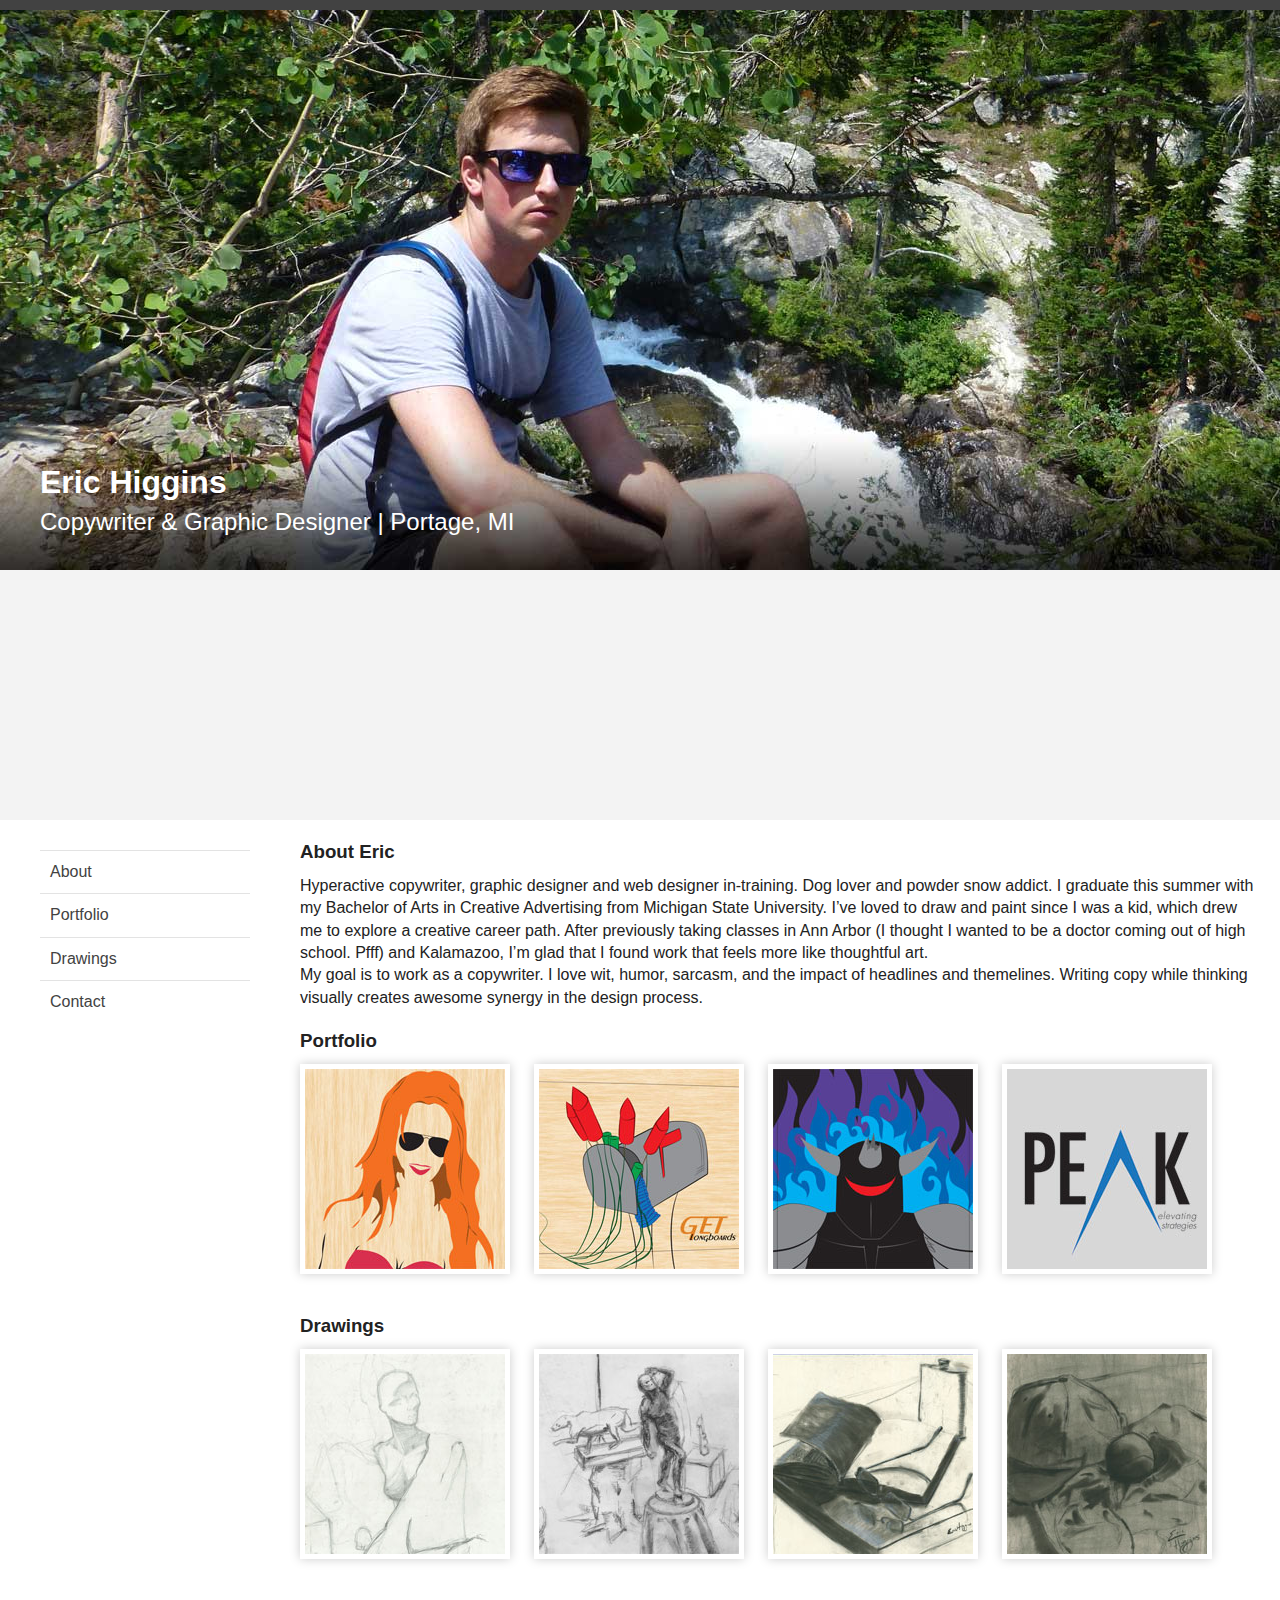
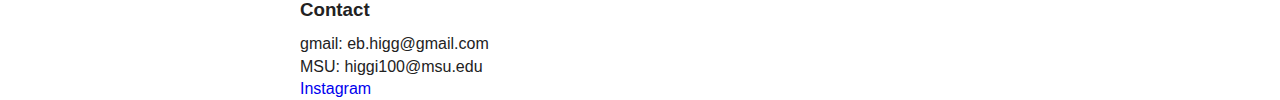
==== tc349_Week5/html5-boilerplate-4.3.0/index.html @ 4e4d1e7f "week5 with  javascript and responsive image issues" ====
<!DOCTYPE html>
<!--[if lt IE 7]>      <html class="no-js lt-ie9 lt-ie8 lt-ie7"> <![endif]-->
<!--[if IE 7]>         <html class="no-js lt-ie9 lt-ie8"> <![endif]-->
<!--[if IE 8]>         <html class="no-js lt-ie9"> <![endif]-->
<!--[if gt IE 8]><!--> <html class="no-js"> <!--<![endif]-->
    <head>
        <meta charset="utf-8">
        <meta http-equiv="X-UA-Compatible" content="IE=edge">
        <title>Eric Higgins Portfolio</title>
        <meta name="description" content="The homepage of Eric Higgins">
        <meta name="viewport" content="width=device-width, initial-scale=1">

        <!-- Place favicon.ico and apple-touch-icon.png in the root directory -->

        <link rel="stylesheet" href="css/normalize.css">
        <link rel="stylesheet" href="css/main.css">
        <script src="js/vendor/modernizr-2.6.2.min.js"></script>
    </head>
    <body>
        <!--[if lt IE 7]>
            <p class="browsehappy">You are using an <strong>outdated</strong> browser. Please <a href="http://browsehappy.com/">upgrade your browser</a> to improve your experience.</p>
        <![endif]-->

        <!-- Add your site or application content here -->
		<header>
			<h1>Eric Higgins</h1>
			<h2>Copywriter & Graphic Designer | Portage, MI</h2>
		</header>
		<div id="map-location" data-0="background-image:url(img/map-bw.jpg);opacity:.5;" data-500="background-image:url(img/map-color.jpg);opacity:1;" data-800="opacity:.5;">
		</div>
		<nav data-0="position:absolute;top:800px;" data-800="position:absolute;top:800px;" data-1500="position:absolute;top:1550px;">
			<ul>
				<li><a href="#about">About</a></li>
				<li><a href="#portfolio">Portfolio</a></li>
				<li><a href="#drawings">Drawings</a></li>
				<li><a href="#contact">Contact</a></li>
			</ul>
		</nav>
		<article>
			<section id="about">
				<h3>About Eric</h3>
					<p>Hyperactive copywriter, graphic designer and web designer in-training. Dog lover and powder snow addict. I graduate this summer with my Bachelor of Arts in Creative Advertising from Michigan State University. I’ve loved to draw and paint since I was a kid, which drew me to explore a creative career path. After previously taking classes in Ann Arbor (I thought I wanted to be a doctor coming out of high school. Pfff) and Kalamazoo, I’m glad that I found work that feels more like thoughtful art.</p>
					<p> My goal is to work as a copywriter. I love wit, humor, sarcasm, and the impact of headlines and themelines. Writing copy while thinking visually creates awesome synergy in the design process.</p>
			</section>
			<section id="portfolio">
				<h3>Portfolio</h3>
				<ul class="gallery">
					<li><img src="img/Cali_Cruiser.jpg" width="200" height="200" alt="Cali Cruiser"></li>
					<li><img src="img/Anticz_mailbox.jpg" width="200" height="200" alt="Anticz Mailbox"></li>
					<li><img src="img/Black_Knight.jpg" width="200" height="200" alt="Black Knight"></li>
					<li><img src="img/Peak-logo.jpg" width="200" height="200" alt="Peak Logo"></li>
				</ul>
			</section>
			<section id="drawings">
				<h3>Drawings</h3>
				<ul class="gallery">
					<li><img src="img/woman_dummy.jpg" width="200" height="200" alt="Woman Dummy"></li>
					<li><img src="img/Pedestal.jpg" width="200" height="200" alt="Figure on pedestal"></li>
					<li><img src="img/book.jpg" width="200" height="200" alt="Book, glasses and flask"></li>
					<li><img src="img/ball.jpg" width="200" height="200" alt="Ball and hat"></li>
				</ul>
			</section>
			<section id="contact">
				<h3>Contact</h3>
				<ul><li>gmail: eb.higg@gmail.com</li>
					<li>MSU: higgi100@msu.edu</li>
					<li><a href="http://instagram.com/erichiggins4#">Instagram</a></li>
				</ul>
			</section>
		</article>


        <script src="http://ajax.googleapis.com/ajax/libs/jquery/1.10.2/jquery.min.js"></script>
        <script>window.jQuery || document.write('<script src="js/vendor/jquery-1.10.2.min.js"><\/script>')</script>
		<script src="js/vendor/skrollr.min.js"></script>
		<script src="js/vendor/skrollr.menu.min.js"></script>
		<script src="js/plugins.js"></script>
        <script src="js/main.js"></script>
		
	    <script type="text/javascript">
		if ($(window).width() > 600) { 
		var s = skrollr.init();
		
		skrollr.menu.init(s, {
		    //skrollr will smoothly animate to the new position using `animateTo`.
		    animate: true,

		    //The easing function to use.
		    easing: 'sqrt',

		    //Multiply your data-[offset] values so they match those set in skrollr.init
		    scale: 2,

		    //How long the animation should take in ms.
		    duration: function(currentTop, targetTop) {
		        //By default, the duration is hardcoded at 500ms.
		        return 500;

		        //But you could calculate a value based on the current scroll position (`currentTop`) and the target scroll position (`targetTop`).
		        //return Math.abs(currentTop - targetTop) * 10;
		    },

		    //If you pass a handleLink function you'll disable `data-menu-top` and `data-menu-offset`.
		    //You are in control where skrollr will scroll to. You get the clicked link as a parameter and are expected to return a number.
		    //handleLink: function(link) {
		    //    return 400;//Hardcoding 400 doesn't make much sense.
			//}
		});
	    </script>
    </body>
    
</html>
---- tc349_Week5/html5-boilerplate-4.3.0/css/main.css ----
/*! HTML5 Boilerplate v4.3.0 | MIT License | http://h5bp.com/ */

/*
 * What follows is the result of much research on cross-browser styling.
 * Credit left inline and big thanks to Nicolas Gallagher, Jonathan Neal,
 * Kroc Camen, and the H5BP dev community and team.
 */

/* ==========================================================================
   Base styles: opinionated defaults
   ========================================================================== */

html,
button,
input,
select,
textarea {
    color: #222;
}

html {
    font-size: 1em;
    line-height: 1.4;
}

/*
 * Remove text-shadow in selection highlight: h5bp.com/i
 * These selection rule sets have to be separate.
 * Customize the background color to match your design.
 */

::-moz-selection {
    background: #b3d4fc;
    text-shadow: none;
}

::selection {
    background: #b3d4fc;
    text-shadow: none;
}

/*
 * A better looking default horizontal rule
 */

hr {
    display: block;
    height: 1px;
    border: 0;
    border-top: 1px solid #ccc;
    margin: 1em 0;
    padding: 0;
}

/*
 * Remove the gap between images, videos, audio and canvas and the bottom of
 * their containers: h5bp.com/i/440
 */

audio,
canvas,
img,
video {
    vertical-align: middle;
}

/*
 * Remove default fieldset styles.
 */

fieldset {
    border: 0;
    margin: 0;
    padding: 0;
}

/*
 * Allow only vertical resizing of textareas.
 */

textarea {
    resize: vertical;
}

/* ==========================================================================
   Browse Happy prompt
   ========================================================================== */

.browsehappy {
    margin: 0.2em 0;
    background: #ccc;
    color: #000;
    padding: 0.2em 0;
}

/* ==========================================================================
   Author's custom styles
   ========================================================================== */

body {
	border-top: 10px solid #424242;
	font-family: Arial, sans-serif;
}

header {
	background-image: url('../img/Eric_header.jpg');
	height: 480px;
	padding: 40px;
}

h1,h2, p, ul {
	margin: 0;
}

ul {
	list-style-type: none;
	padding: 0;
}

h1 {
	padding-top: 410px;
	color: #fff;
}

h2{
	font-weight: normal;
	color: #fff;
}

h3 {
	margin-bottom: 10px;
	
}


p {
	padding-right: 20px;
}

#map-location {
	background-color: #f3f3f3;
	background-position: center;
	height: 250px;
	transition: background-image 1s;
}

nav {
	float: left;
	width: 250px;
}

a {
	text-decoration: none;
}


a:visited {
	color: blue;
}

article {
	margin-left: 300px;
}


.gallery li {
	display: inline-block;
	margin: 0 2% 2% 0;
	border: 5px solid #fff;
	box-shadow: 0 0 10px #ccc;
	transition: border-color .3s;
}

.gallery li:hover {
	border-color: #aeccf9;
}

nav ul {
	margin: 30px 0 0 40px;
}

nav a {
	color: #424242;
	text-decoration: none;
	display: block;
	padding: 10px;
	border-top: 1px solid #e3e3e3;
}

nav a:visited {
	color: #424242;
}

nav a:hover {
	background: #f3f3f3;
}

#contact a:hover {
	text-decoration: underline;
}

img {
	max-width: 100%;
}




/* ==========================================================================
   Helper classes
   ========================================================================== */

/*
 * Image replacement
 */

.ir {
    background-color: transparent;
    border: 0;
    overflow: hidden;
    /* IE 6/7 fallback */
    *text-indent: -9999px;
}

.ir:before {
    content: "";
    display: block;
    width: 0;
    height: 150%;
}

/*
 * Hide from both screenreaders and browsers: h5bp.com/u
 */

.hidden {
    display: none !important;
    visibility: hidden;
}

/*
 * Hide only visually, but have it available for screenreaders: h5bp.com/v
 */

.visuallyhidden {
    border: 0;
    clip: rect(0 0 0 0);
    height: 1px;
    margin: -1px;
    overflow: hidden;
    padding: 0;
    position: absolute;
    width: 1px;
}

/*
 * Extends the .visuallyhidden class to allow the element to be focusable
 * when navigated to via the keyboard: h5bp.com/p
 */

.visuallyhidden.focusable:active,
.visuallyhidden.focusable:focus {
    clip: auto;
    height: auto;
    margin: 0;
    overflow: visible;
    position: static;
    width: auto;
}

/*
 * Hide visually and from screenreaders, but maintain layout
 */

.invisible {
    visibility: hidden;
}

/*
 * Clearfix: contain floats
 *
 * For modern browsers
 * 1. The space content is one way to avoid an Opera bug when the
 *    `contenteditable` attribute is included anywhere else in the document.
 *    Otherwise it causes space to appear at the top and bottom of elements
 *    that receive the `clearfix` class.
 * 2. The use of `table` rather than `block` is only necessary if using
 *    `:before` to contain the top-margins of child elements.
 */

.clearfix:before,
.clearfix:after {
    content: " "; /* 1 */
    display: table; /* 2 */
}

.clearfix:after {
    clear: both;
}

/*
 * For IE 6/7 only
 * Include this rule to trigger hasLayout and contain floats.
 */

.clearfix {
    *zoom: 1;
}

/* ==========================================================================
   EXAMPLE Media Queries for Responsive Design.
   These examples override the primary ('mobile first') styles.
   Modify as content requires.
   ========================================================================== */

@media (max-width: 600px) {	
	nav {
		float: none;
		width: auto;
	}
	article {
		margin: 20px;
	}
}

@media (max-width: 480px) {
	
}



@media print,
       (-o-min-device-pixel-ratio: 5/4),
       (-webkit-min-device-pixel-ratio: 1.25),
       (min-resolution: 120dpi) {
    /* Style adjustments for high resolution devices */
}

/* ==========================================================================
   Print styles.
   Inlined to avoid required HTTP connection: h5bp.com/r
   ========================================================================== */

@media print {
    * {
        background: transparent !important;
        color: #000 !important; /* Black prints faster: h5bp.com/s */
        box-shadow: none !important;
        text-shadow: none !important;
    }

    a,
    a:visited {
        text-decoration: underline;
    }

    a[href]:after {
        content: " (" attr(href) ")";
    }

    abbr[title]:after {
        content: " (" attr(title) ")";
    }

    /*
     * Don't show links for images, or javascript/internal links
     */

    .ir a:after,
    a[href^="javascript:"]:after,
    a[href^="#"]:after {
        content: "";
    }

    pre,
    blockquote {
        border: 1px solid #999;
        page-break-inside: avoid;
    }

    thead {
        display: table-header-group; /* h5bp.com/t */
    }

    tr,
    img {
        page-break-inside: avoid;
    }

    img {
        max-width: 100% !important;
    }

    @page {
        margin: 0.5cm;
    }

    p,
    h2,
    h3 {
        orphans: 3;
        widows: 3;
    }

    h2,
    h3 {
        page-break-after: avoid;
    }
}
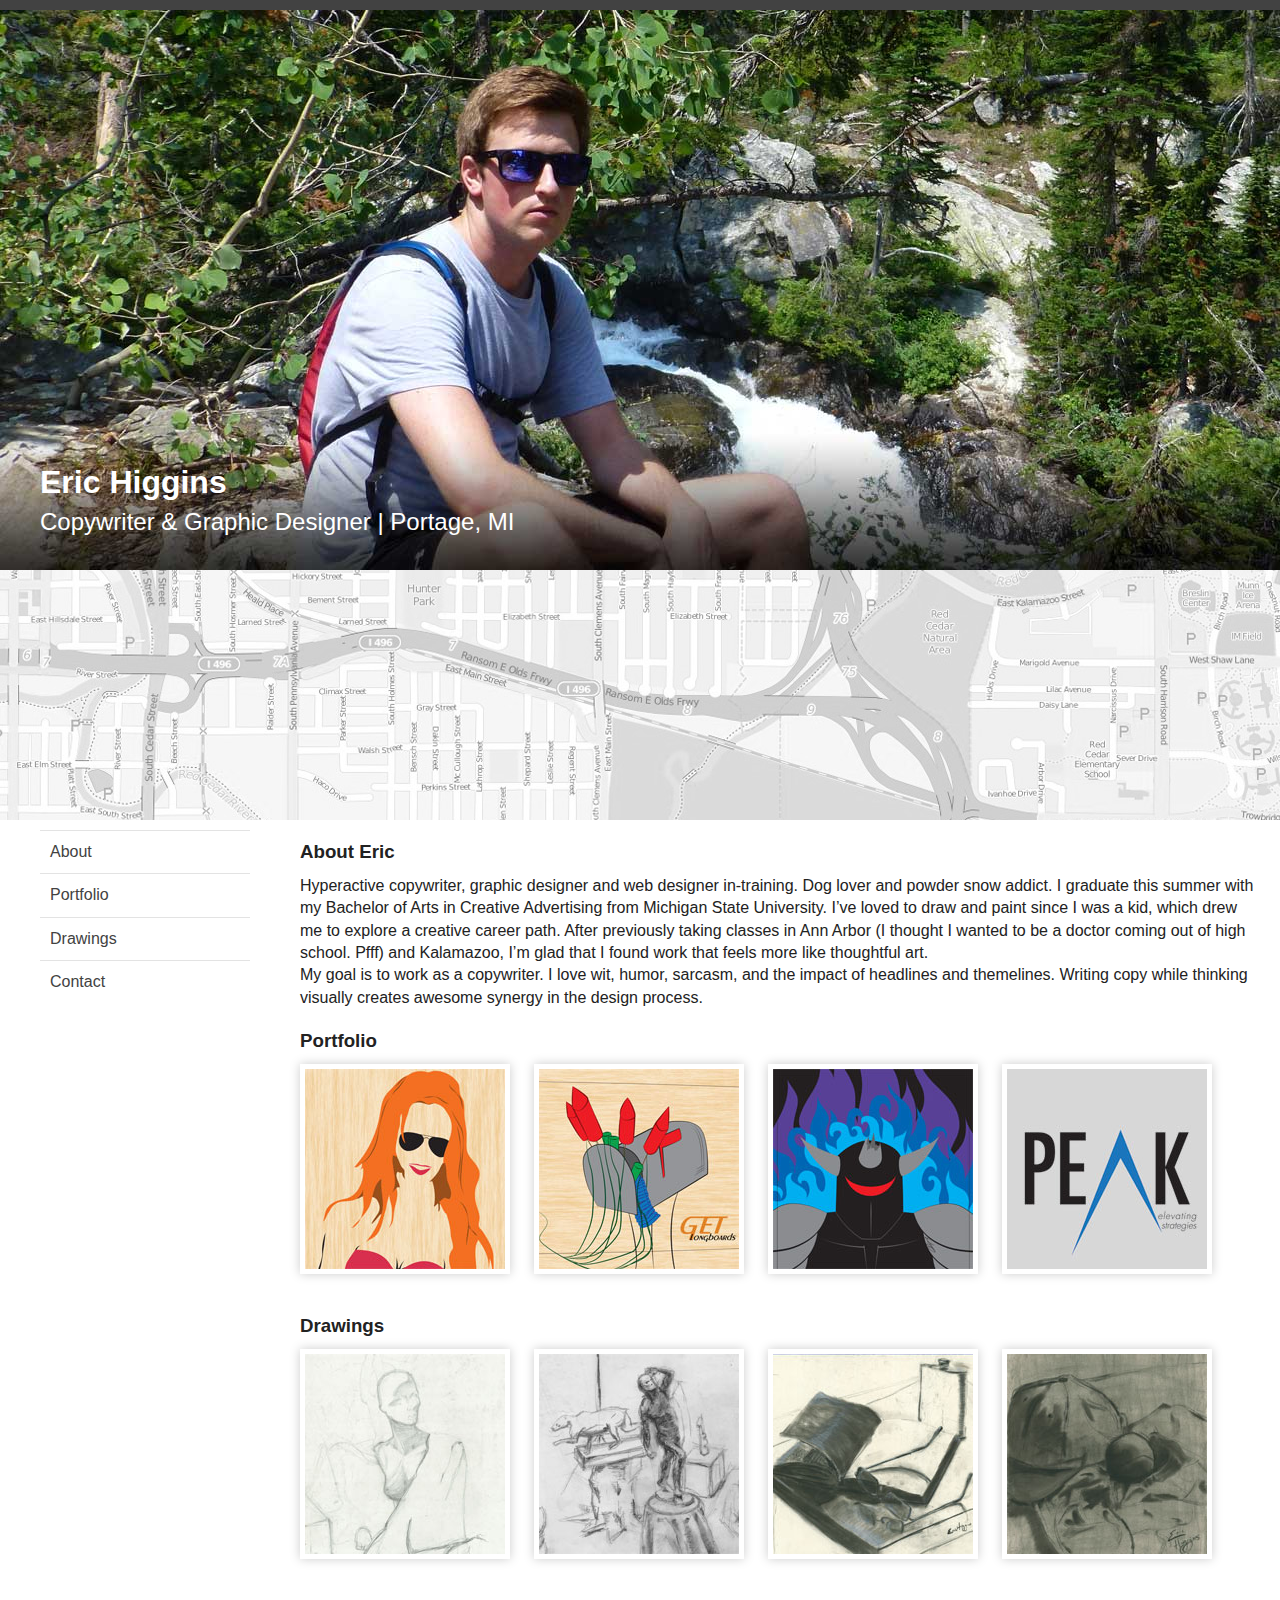
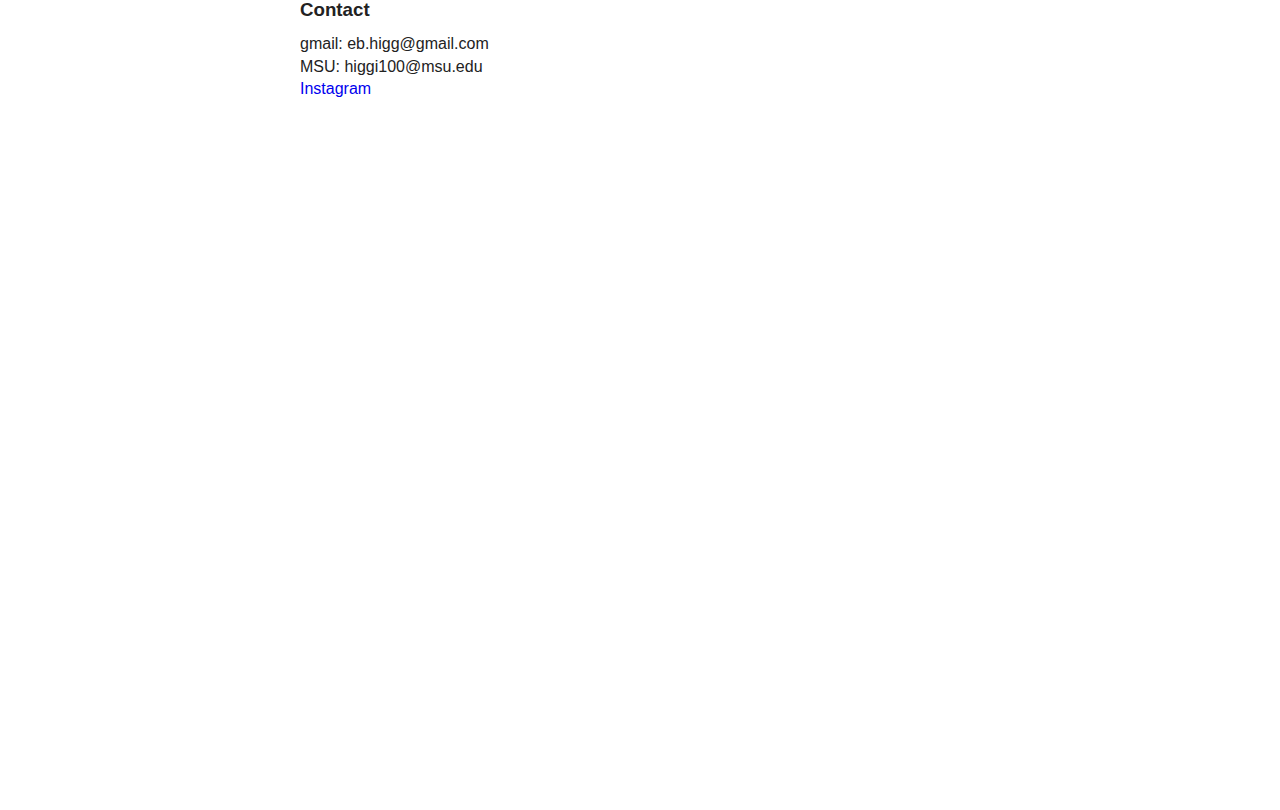
==== commit 742f0670: "Week5 assignments" ====
--- a/tc349_Week5/html5-boilerplate-4.3.0/index.html
+++ b/tc349_Week5/html5-boilerplate-4.3.0/index.html
@@ -78,7 +78,7 @@
         <script src="js/main.js"></script>
 		
 	    <script type="text/javascript">
-		if ($(window).width() > 600) { 
+		if ($(window).width() > 615) { 
 		var s = skrollr.init();
 		
 		skrollr.menu.init(s, {
@@ -106,6 +106,7 @@
 		    //    return 400;//Hardcoding 400 doesn't make much sense.
 			//}
 		});
+	}
 	    </script>
     </body>
     
--- a/tc349_Week5/html5-boilerplate-4.3.0/css/main.css
+++ b/tc349_Week5/html5-boilerplate-4.3.0/css/main.css
@@ -313,21 +313,52 @@
    Modify as content requires.
    ========================================================================== */
 
-@media (max-width: 600px) {	
+@media (max-width: 610px) {	
 	nav {
 		float: none;
 		width: auto;
 	}
+	
+	nav ul{
+		margin: 20px 20px 0px 20px;
+	}
+	
+	header {
+		padding: 0px;
+		height: 360px;
+		background-image: url('../img/Eric_header2.jpg');
+	}
+	h1 {
+		font-size: 24px;
+		padding-top: 286px;
+	}
+	
+	h1, h2 {
+		padding-left: 20px;
+	}
+	
+	h2 {
+		font-size: 18px;
+		padding-bottom: 20px
+	}
+	#map-location {
+		height: 0px;
+	}
+	
 	article {
 		margin: 20px;
 	}
-}
-
-@media (max-width: 480px) {
-	
-}
-
-
+	
+	h3 {
+		font-size: 16px;
+		
+	}
+
+	p, #contact li {
+		font-size: 14px;
+		line-height: 21px;	
+	}
+}
 
 @media print,
        (-o-min-device-pixel-ratio: 5/4),
